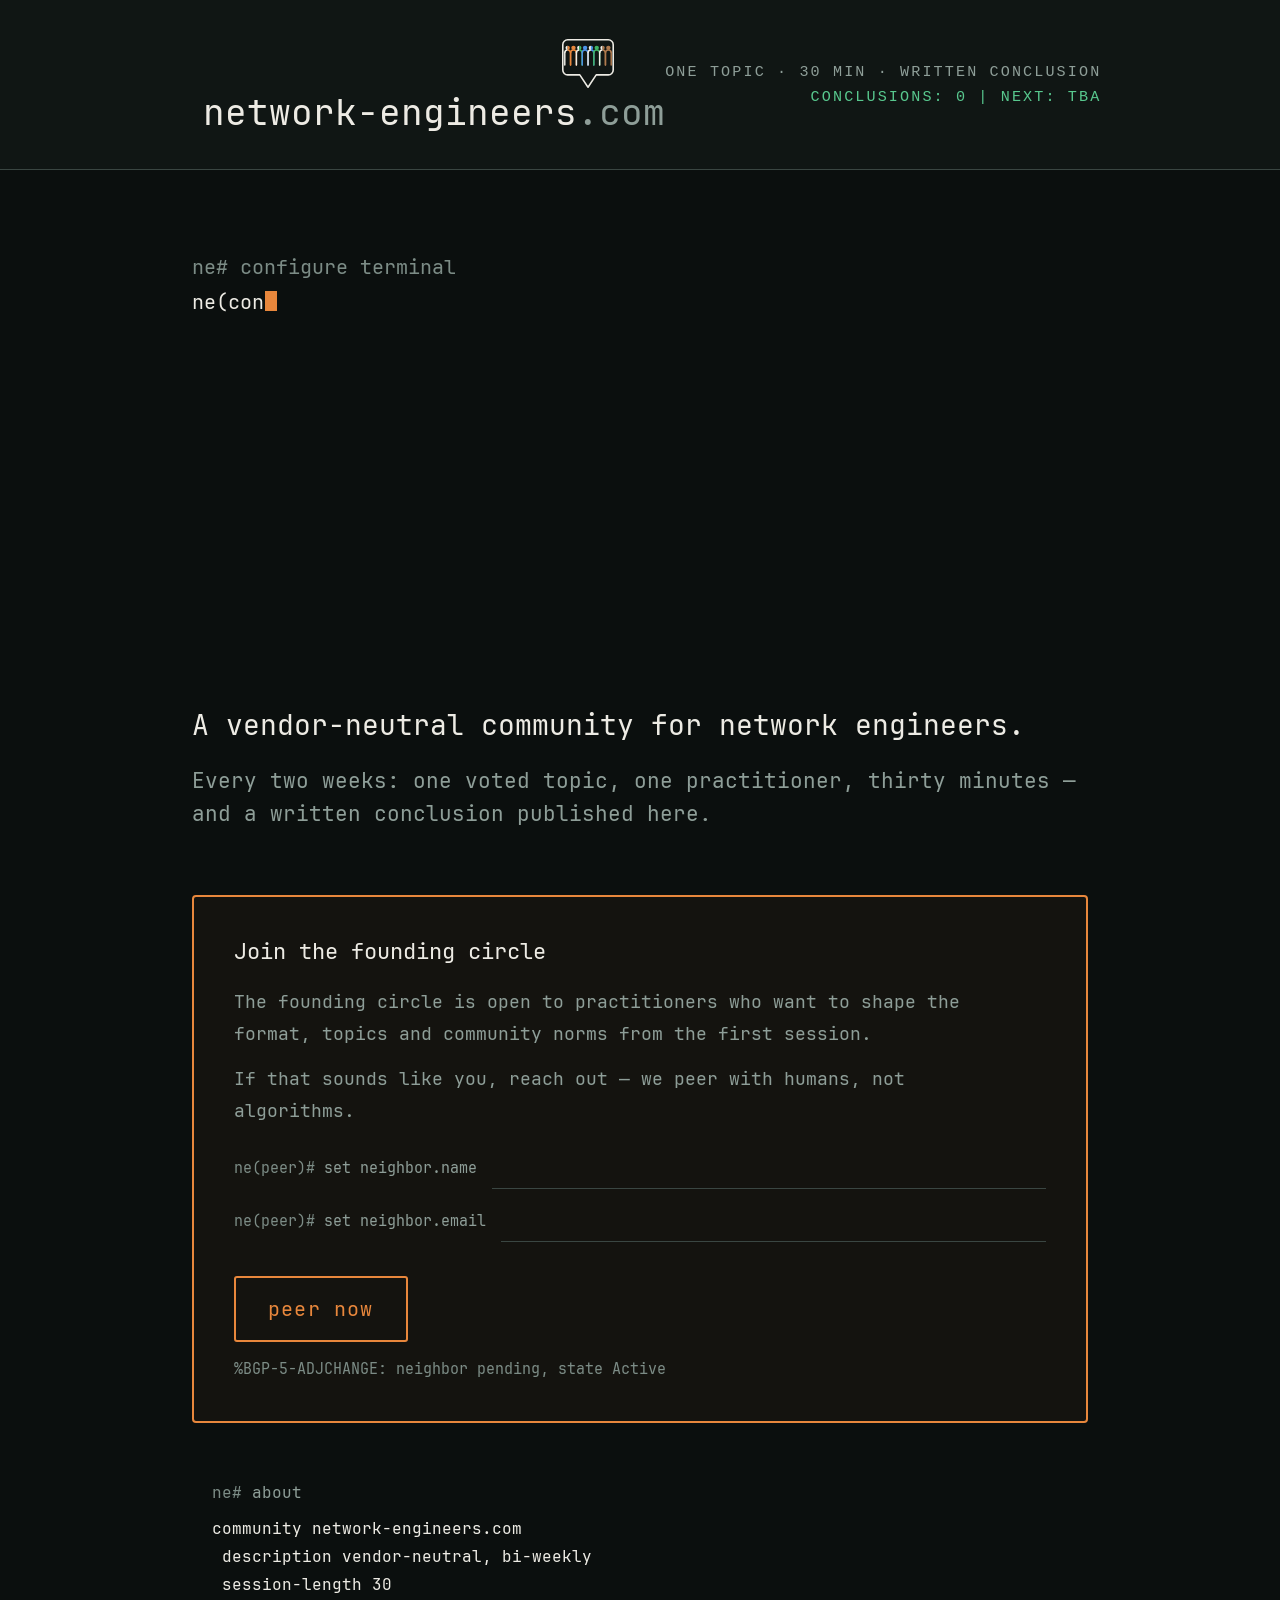
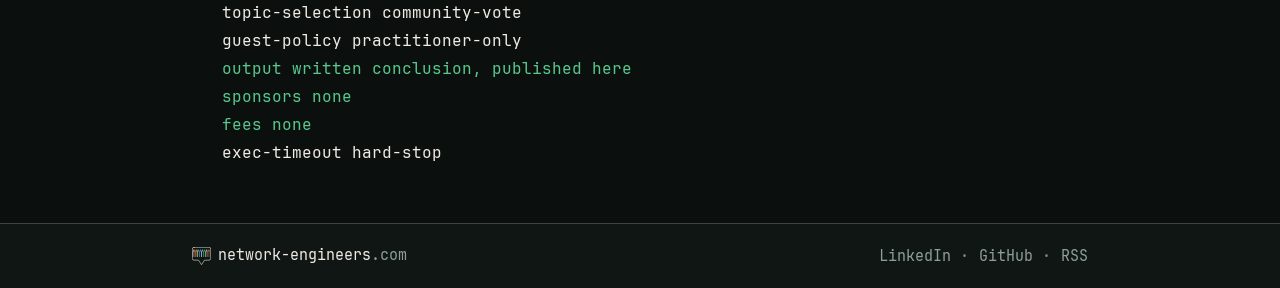
==== index.html @ ce871865 "Initial publish" ====
<!doctype html>
<html lang="en">
<head>
  <meta charset="UTF-8">
  <meta name="viewport" content="width=device-width, initial-scale=1">
  <title>network-engineers.com — one topic, 30 minutes, written conclusion</title>
  <meta name="description" content="One topic. Thirty minutes. One conclusion. A vendor-neutral community for network engineers.">
  <meta name="robots" content="index, follow">
  <meta name="theme-color" content="#0B0F0E">
  <link rel="canonical" href="https://network-engineers.com/">

  <meta property="og:type"        content="website">
  <meta property="og:url"         content="https://network-engineers.com/">
  <meta property="og:title"       content="network-engineers.com">
  <meta property="og:description" content="One topic. Thirty minutes. One conclusion. A vendor-neutral community for network engineers.">
  <meta property="og:image"       content="./assets/brand/ne-social-1200x630.png">

  <link rel="icon" href="./assets/brand/ne-bubble-favicon-512.png">
  <link rel="stylesheet" href="./style.css">
</head>

<body>

  <a href="#main-content" class="skip-link">Skip to main content</a>

  <!-- ── MASTHEAD — full-bleed background, scrolls away ───────────────────── -->
  <header id="masthead">
    <!--
      Stacked lockup: mark above wordmark, tail pointing at the period.
      Mark is horizontally centred on the "." in ".com":
        "network-engineers" = 17 chars → period centre = 17.5ch.
        Mark half-width ≈ 0.74em → margin-left: calc(17.5ch - 0.74em).
    -->
    <div class="masthead-inner">
      <a href="./" class="lockup-v" aria-label="network-engineers.com — home">
        <img src="./assets/brand/ne-bubble-dark-crop.svg"
             class="lockup-mark-v" alt="" aria-hidden="true" focusable="false">
        <span class="wm-line" aria-hidden="true">
          <span class="wm-name">network-engineers</span><span class="wm-tld">.com</span>
        </span>
      </a>

      <div class="masthead-right" aria-hidden="true">
        <p class="mh-tagline">one topic · 30 min · written conclusion</p>
        <p class="mh-status" id="mh-status">conclusions: 0 | next: tba</p>
      </div>
    </div>
  </header>

  <!-- ── MINI-BAR — full-bleed fixed, appears when masthead leaves viewport ── -->
  <div id="mini-bar" aria-hidden="true">
    <div class="page-inner mini-bar-inner">
      <span class="lockup-h mini-lockup">
        <img src="./assets/brand/ne-bubble-dark-crop.svg"
             class="lockup-mark" alt="" aria-hidden="true" focusable="false">
        <span><span class="wm-name">network-engineers</span><span class="wm-tld">.com</span></span>
      </span>
      <span class="mini-bar-status" id="mini-bar-status">conclusions: 0 | next: tba</span>
    </div>
  </div>

  <main id="main-content">
    <div class="page-inner">
      <h1 class="sr-only">network-engineers.com — a vendor-neutral community for network engineers</h1>

      <!-- ── 1. HERO ──────────────────────────────────────────────────────── -->
      <!--
        Bare terminal on --ink. No pane border or background.
        min-height reserves exactly 11 lines × line-height 1.75 at 20px
        plus top/bottom padding so there is zero layout shift as lines appear.
      -->
      <section id="home" class="hero-block" aria-labelledby="h-home">
        <h2 id="h-home" class="sr-only">Live session</h2>

        <div id="hero"
             role="img"
             aria-label="terminal session bringing interface Brain0/0 up, ending with a published conclusion"
             aria-live="off">

          <noscript>
            <div class="t-dim">ne# configure terminal</div>
            <div class="t-wh">ne(config)# interface Brain0/0</div>
            <div class="t-wh">ne(config-if)# no shutdown</div>
            <div class="t-gr">%LINK-3-UPDOWN: Brain0/0, changed state to up</div>
            <div class="t-wh">ne(config-if)# ip address topic/32</div>
            <div class="t-wh">ne(config-if)# exec-timeout 30 0</div>
            <div class="t-dim">! -- 30 minutes of discussion --</div>
            <div class="t-wh">ne(config-if)# shutdown</div>
            <div class="t-wh">ne# write memory</div>
            <div class="t-dim">Building configuration... [OK]</div>
            <div class="t-gr">%Conclusion published. See you in two weeks.</div>
          </noscript>

          <div id="t-anim" aria-hidden="true" style="display:none">
            <div id="t-lines"></div>
            <div id="t-cur-line">
              <span id="t-cur"></span><span class="cursor" aria-hidden="true"></span>
            </div>
          </div>

        </div>
      </section>

      <!-- ── 2. INTRO ─────────────────────────────────────────────────────── -->
      <!--
        Plain English — no terminal chrome. Answers "what is this" before
        asking the visitor to do anything.
      -->
      <div class="intro-block">
        <p class="intro-headline">A vendor-neutral community for network engineers.</p>
        <p class="intro-desc">Every two weeks: one voted topic, one practitioner, thirty minutes — and a written conclusion published here.</p>
      </div>

      <!-- ── 3. THE ASK — the single conversion on this page ──────────────── -->
      <section id="join" class="ask-block" aria-labelledby="h-join">
        <h2 id="h-join" class="ask-heading">Join the founding circle</h2>
        <p class="ask-desc">The founding circle is open to practitioners who want to shape the
format, topics and community norms from the first session.</p>
        <p class="ask-desc">If that sounds like you, reach out — we peer with humans, not
algorithms.</p>
        <form id="peer-form"
              action="https://formspree.io/f/mzepqpdb"
              method="POST"
              novalidate>

          <div class="peer-field">
            <label for="peer-name" class="peer-label">
              <span class="t-dim">ne(peer)#</span> set neighbor.name
            </label>
            <input type="text" id="peer-name" name="name"
                   class="peer-input"
                   autocomplete="name"
                   required
                   spellcheck="false">
          </div>

          <div class="peer-field">
            <label for="peer-email" class="peer-label">
              <span class="t-dim">ne(peer)#</span> set neighbor.email
            </label>
            <input type="email" id="peer-email" name="email"
                   class="peer-input"
                   autocomplete="email"
                   required
                   spellcheck="false">
          </div>

          <button type="submit" class="btn-peer" id="peer-btn">peer now</button>

          <span class="ask-status" id="peer-status" aria-live="polite">
            %BGP-5-ADJCHANGE: neighbor pending, state Active
          </span>
        </form>

        <div id="peer-success" hidden aria-live="polite" class="peer-success">
          <span class="t-gr">%BGP-5-ADJCHANGE: neighbor established, state Connected</span><br>
          <span class="t-dim">%BGP-6-NOTIFICATION: we'll be in touch before the first session</span>
        </div>
      </section>

      <!-- ── 4. ABOUT — reference material, secondary weight ──────────────── -->
      <section id="about" class="about-block" aria-labelledby="h-about">
        <h2 id="h-about" class="section-cmd" aria-label="About this community">
          <span class="t-dim" aria-hidden="true">ne#</span> about
        </h2>
        <pre class="config-out">
<span class="t-wh">community network-engineers.com</span>
<span class="t-wh"> description vendor-neutral, bi-weekly</span>
<span class="t-wh"> session-length 30</span>
<span class="t-wh"> topic-selection community-vote</span>
<span class="t-wh"> guest-policy practitioner-only</span>
<span class="t-gr"> output written conclusion, published here</span>
<span class="t-gr"> sponsors none</span>
<span class="t-gr"> fees none</span>
<span class="t-wh"> exec-timeout hard-stop</span></pre>
      </section>

      <!-- phase 2 — conclusions list goes here once episodes have shipped -->

    </div><!-- /page-inner -->
  </main>

  <!-- ── FOOTER — minimal, full-bleed ────────────────────────────────────── -->
  <footer class="site-footer">
    <div class="page-inner footer-inner">
      <span class="lockup-h footer-lockup" aria-hidden="true">
        <img src="./assets/brand/ne-bubble-dark-crop.svg"
             class="lockup-mark" alt="" aria-hidden="true" focusable="false">
        <span><span class="wm-name">network-engineers</span><span class="wm-tld">.com</span></span>
      </span>
      <nav class="footer-links" aria-label="External links">
        <a href="https://linkedin.com/company/REPLACE-ME" id="ft-linkedin" target="_blank" rel="noopener noreferrer">LinkedIn</a>
        <span aria-hidden="true">·</span>
        <a href="https://github.com/nimentus" id="ft-github" target="_blank" rel="noopener noreferrer">GitHub</a>
        <span aria-hidden="true">·</span>
        <a href="/feed.xml" id="ft-rss">RSS</a>
      </nav>
    </div>
  </footer>

  <!-- ── BOTTOM NAV — mobile only (hidden at ≥900px via CSS) ─────────────── -->
  <nav id="bottom-bar" aria-label="Page sections">
    <a href="#home" aria-label="home">
      <span class="key-label" aria-hidden="true">[1]</span>
      <span aria-hidden="true">home</span>
    </a>
    <a href="#join" class="nav-join" aria-label="join">
      <span class="key-label" aria-hidden="true">[2]</span>
      <span aria-hidden="true">join</span>
    </a>
    <a href="#about" aria-label="about">
      <span class="key-label" aria-hidden="true">[3]</span>
      <span aria-hidden="true">about</span>
    </a>
  </nav>

  <script src="./main.js"></script>

</body>
</html>
---- style.css ----
/* ──────────────────────────────────────────────────────────────────────────
   network-engineers.com — style.css
   Single-column landing page. Always dark. Self-hosted fonts.
   ────────────────────────────────────────────────────────────────────────── */

/* ── Self-hosted fonts ──────────────────────────────────────────────────── */
@font-face {
  font-family: 'JetBrains Mono';
  src: url('./assets/fonts/JetBrainsMono-Regular.woff2') format('woff2');
  font-weight: 400; font-style: normal; font-display: swap;
}
@font-face {
  font-family: 'JetBrains Mono';
  src: url('./assets/fonts/JetBrainsMono-Medium.woff2') format('woff2');
  font-weight: 500; font-style: normal; font-display: swap;
}
@font-face {
  font-family: 'IBM Plex Mono';
  src: url('./assets/fonts/IBMPlexMono-Regular.woff2') format('woff2');
  font-weight: 400; font-style: normal; font-display: swap;
}

/* ── Palette ────────────────────────────────────────────────────────────── */
:root {
  --ink:      #0B0F0E;
  --panel:    #101614;
  --paper:    #EDEBE4;   /* 14.6:1 on --ink */
  --dim:      #7C8C86;   /* 5.2:1 on --panel — terminal prompts */
  --chrome:   #8E9E98;   /* 6.5:1 on --panel — UI chrome */
  --rule:     #3A4642;
  --phosphor: #58C88E;   /* 8.0:1 on --panel */

  --t1: #E8873C;  --t2: #E8873C;
  --t3: #3FB463;  --t4: #4E93E8;
  --t5: #4E93E8;  --t6: #3FB463;
  --t7: #B07A4E;  --t8: #B07A4E;

  --jetbrains: 'JetBrains Mono', 'Courier New', monospace;
  --ibm-plex:  'IBM Plex Mono',  'Courier New', monospace;

  --mini-bar-h: 48px;
  --bot-h:      56px;
  --col-w:      960px;
}

*, *::before, *::after { box-sizing: border-box; margin: 0; padding: 0; }

html {
  background:         var(--ink);
  color-scheme:       dark;
  scroll-behavior:    smooth;
  scroll-padding-top: calc(var(--mini-bar-h) + 8px);
  -webkit-text-size-adjust: 100%;
}

@media (prefers-reduced-motion: reduce) {
  html { scroll-behavior: auto; }
}

body {
  background:    var(--ink);
  color:         var(--paper);
  font-family:   var(--jetbrains);
  font-size:     16px;
  line-height:   1.75;
  -webkit-font-smoothing:  antialiased;
  -moz-osx-font-smoothing: grayscale;
}

/* ── Content column ─────────────────────────────────────────────────────── */
/*
 * Constrains content to --col-w (960px) while letting the parent background
 * span the full viewport. Used inside masthead, mini-bar, main, and footer.
 */
.page-inner {
  max-width:      var(--col-w);
  margin-inline:  auto;
  padding-inline: 2rem;
}

/* ── Skip link ──────────────────────────────────────────────────────────── */
.skip-link {
  position:        absolute;
  top:             -10rem;
  left:            1rem;
  padding:         0.4rem 0.875rem;
  background:      var(--t1);
  color:           var(--ink);
  font-family:     var(--jetbrains);
  font-size:       0.875rem;
  border-radius:   0 0 4px 4px;
  z-index:         200;
  text-decoration: none;
}
.skip-link:focus { top: 0; }

/* ── Colour utilities ────────────────────────────────────────────────────── */
.t-dim { color: var(--dim); }
.t-wh  { color: var(--paper); }
.t-gr  { color: var(--phosphor); }
.t-ch  { color: var(--chrome); }

.sr-only {
  position: absolute; width: 1px; height: 1px;
  padding: 0; margin: -1px; overflow: hidden;
  clip: rect(0,0,0,0); white-space: nowrap; border: 0;
}

/* ── Global links ───────────────────────────────────────────────────────── */
a { color: var(--t1); text-decoration: underline; text-underline-offset: 3px; }
a:hover         { text-decoration: none; }
a:focus-visible { outline: 2px solid var(--t1); outline-offset: 3px; border-radius: 2px; }

/* ── MASTHEAD — full-bleed background, constrained content ──────────────── */
/*
 * --wm is the single token that drives every masthead dimension.
 * At the 36px ceiling: bar ≈ 170px, wordmark 36px, mark ≈ 49px.
 * At the 18px floor (≤562px viewport): bar 96px, wordmark 18px, mark ≈ 24px.
 */
#masthead {
  --wm:          clamp(18px, 3.2vw, 36px);
  font-size:     var(--wm);        /* establishes em reference for all children */
  background:    var(--panel);
  border-bottom: 1px solid var(--rule);
}

.masthead-inner {
  max-width:       var(--col-w);
  margin-inline:   auto;
  padding-inline:  max(24px, 1.2em);
  display:         flex;
  align-items:     center;
  justify-content: space-between;
  height:          max(96px, 4.7em);
}

/* ── Stacked lockup (masthead only) ────────────────────────────────────── */
/*
 * Wordmark: var(--wm) = clamp(18px, 3.2vw, 36px).
 * Cap-height: 0.705em of --wm.
 * Mark: 1.92 × cap = 1.354em. Gap: 0.24 × cap = 0.169em.
 * Mark horizontal centre on the "." in ".com":
 *   "network-engineers" = 17 chars → period centre = 17.5ch.
 *   Mark width = 1.354em × (17.12÷15.92) = 1.456em → half ≈ 0.73em.
 *   margin-left: calc(17.5ch - 0.73em).
 *   viewBox x 3.44–20.56, y 4.44–20.36 (24×24 source, cropped to visible).
 */
.lockup-v {
  display:         flex;
  flex-direction:  column;
  align-items:     flex-start;
  gap:             0.169em;          /* 0.24 × 0.705em cap */
  text-decoration: none;
  font-family:     var(--jetbrains);
  font-size:       var(--wm);
  line-height:     1;
  flex-shrink:     0;
}

.lockup-mark-v {
  height:      1.354em;               /* 1.92 × 0.705em cap */
  width:       auto;
  display:     block;
  margin-left: calc(17.5ch - 0.73em); /* period centre − mark half-width */
}

.lockup-v:focus-visible {
  outline: 2px solid var(--t1);
  outline-offset: 4px;
  border-radius:  2px;
}

.wm-line { letter-spacing: 0; }

/* ── Masthead right ─────────────────────────────────────────────────────── */
.masthead-right {
  text-align:  right;
  flex-shrink: 0;
  line-height: 1.6;
}

.mh-tagline {
  font-family:    var(--ibm-plex);
  font-size:      max(12px, 0.42em);  /* 0.42 × --wm, min 12px */
  color:          var(--chrome);
  text-transform: uppercase;
  letter-spacing: 0.14em;
}

.mh-status {
  font-family:    var(--ibm-plex);
  font-size:      max(12px, 0.42em);
  color:          var(--phosphor);
  text-transform: uppercase;
  letter-spacing: 0.14em;
  white-space:    nowrap;
}

@media (max-width: 599px) {
  /* height, padding, and font-size all derived from --wm clamp — no overrides needed */
  .masthead-right { display: none; }
}

/* ── MINI-BAR — full-bleed fixed, appears when masthead scrolls away ─────── */
#mini-bar {
  position:      fixed;
  top: 0; left: 0; right: 0;
  height:        var(--mini-bar-h);
  background:    var(--panel);
  border-bottom: 1px solid var(--rule);
  z-index:       100;
  transform:     translateY(-100%);
  transition:    transform 160ms ease-out;
}

#mini-bar.visible { transform: translateY(0); }

@media (prefers-reduced-motion: reduce) {
  #mini-bar { transition: none; }
}

.mini-bar-inner {
  display:         flex;
  align-items:     center;
  justify-content: space-between;
  height:          100%;
}

/* ── Horizontal lockup ──────────────────────────────────────────────────── */
/*
 * Base: 22px. Cap ≈ 15.8px. Mark = 1.62 × cap = 1.1664em. Gap = 0.45em.
 * Overrides: .mini-lockup → 16px, .footer-lockup → 15px.
 */
.lockup-h {
  display:         inline-flex;
  align-items:     center;
  gap:             0.45em;
  text-decoration: none;
  font-family:     var(--jetbrains);
  font-size:       22px;
  line-height:     1;
  white-space:     nowrap;
  flex-shrink:     0;
}

.lockup-mark {
  height:      1.1664em;   /* 1.62 × cap — scales with font-size */
  width:       auto;
  display:     block;
  flex-shrink: 0;
}

.wm-name { color: var(--paper); }
.wm-tld  { color: var(--chrome); }

.lockup-h:focus-visible { outline: 2px solid var(--t1); outline-offset: 3px; border-radius: 2px; }

.mini-lockup   { font-size: 16px; }
.footer-lockup { font-size: 15px; }

.mini-bar-status {
  font-family:    var(--ibm-plex);
  font-size:      12px;
  text-transform: uppercase;
  letter-spacing: 0.14em;
  color:          var(--chrome);
  white-space:    nowrap;
}

@media (max-width: 480px) {
  .mini-bar-status { display: none; }
}

/* ── PANES — kept for phase 2 ────────────────────────────────────────────── */
.pane {
  position:      relative;
  background:    var(--panel);
  border:        1px solid var(--rule);
  border-radius: 4px;
  padding:       1.75rem 1.5rem 1.5rem;
}

.pane-title {
  position:    absolute;
  top:         -0.6em;
  left:        1em;
  background:  var(--ink);
  padding:     0 0.5em;
  color:       var(--chrome);
  font-family: var(--jetbrains);
  font-size:   max(12px, 0.8em);
  line-height: 1;
}

/* ── Blinking cursor ────────────────────────────────────────────────────── */
.cursor {
  display:        inline-block;
  width:          0.58em;
  height:         1em;
  background:     var(--t1);
  vertical-align: -0.1em;
  margin-left:    1px;
  animation:      blink 1.1s step-end infinite;
}

@keyframes blink {
  0%, 100% { opacity: 1; }
  50%       { opacity: 0; }
}

@media (prefers-reduced-motion: reduce) {
  .cursor { animation: none; }
}

/* ── Section command headings ───────────────────────────────────────────── */
.section-cmd {
  font-size:     inherit;
  font-weight:   400;
  line-height:   inherit;
  color:         var(--paper);
  margin-bottom: 0.5rem;
}

/* ── Config output ──────────────────────────────────────────────────────── */
.config-out {
  font-family: inherit;
  font-size:   inherit;
  line-height: inherit;
  white-space: pre;
  overflow-x:  auto;
  max-width:   100%;
  margin-top:  0;
}

/* ── HERO — bare terminal on --ink ─────────────────────────────────────── */
/*
 * No border, no pane background. Terminal sits directly on page background.
 * min-height: 11 lines × line-height 1.75 at 20px + top/bottom padding.
 * box-sizing: border-box, so padding is inside min-height. Zero CLS. No vh.
 */
.hero-block {
  font-size:      20px;
  line-height:    1.75;
  padding-top:    80px;
  padding-bottom: 72px;
  min-height:     calc(11 * 1.75em + 80px + 72px);
}

/* ── INTRO ──────────────────────────────────────────────────────────────── */
/*
 * Plain English — no terminal chrome. Answers "what is this" before the ask.
 */
.intro-block {
  margin-bottom: 64px;
}

.intro-headline {
  font-family: var(--jetbrains);
  font-size:   28px;
  line-height: 1.3;
  color:       var(--paper);
}

.intro-desc {
  font-family: var(--jetbrains);
  font-size:   21px;
  line-height: 1.6;
  color:       var(--chrome);
  max-width:   68ch;
  margin-top:  20px;
}

/* ── THE ASK — founding-circle CTA ─────────────────────────────────────── */
/*
 * 2px --t1 border. Background: orange at ~4% over --ink so it reads warm.
 * The only orange on the page outside the sticky bar's active state.
 */
.ask-block {
  border:        2px solid var(--t1);
  border-radius: 4px;
  background:    rgba(232, 135, 60, 0.04);
  padding:       40px;
  margin-bottom: 0;
}

.ask-heading {
  font-family:   var(--jetbrains);
  font-size:     22px;
  font-weight:   400;
  line-height:   1.35;
  color:         var(--paper);
  margin-bottom: 1.25rem;
}

.ask-desc {
  font-family:   var(--jetbrains);
  font-size:     18px;
  line-height:   1.75;
  color:         var(--chrome);
  max-width:     70ch;
  margin-bottom: 0.875rem;
}

.ask-status {
  display:     block;
  margin-top:  1rem;
  font-size:   15px;
  color:       var(--dim);
  line-height: 1.5;
}

/* ── Peer button ────────────────────────────────────────────────────────── */
.btn-peer {
  display:             inline-flex;
  align-items:         center;
  background:          transparent;
  border:              2px solid var(--t1);
  border-radius:       3px;
  color:               var(--t1);
  cursor:              pointer;
  font-family:         var(--jetbrains);
  font-size:           20px;
  letter-spacing:      0.06em;
  padding:             18px 32px;
  margin-top:          1.25rem;
  min-height:          44px;
  text-decoration:     none;
  -webkit-appearance:  none;
  appearance:          none;
  transition:          background 120ms, color 120ms;
}
.btn-peer:hover            { background: var(--t1); color: var(--ink); text-decoration: none; }
.btn-peer:focus-visible    { outline: 2px solid var(--t1); outline-offset: 3px; }
.btn-peer:disabled         { opacity: 0.45; cursor: default; }
.btn-peer:disabled:hover   { background: transparent; color: var(--t1); }

/* ── PEER FORM ──────────────────────────────────────────────────────────── */
#peer-form { margin-top: 1.5rem; }

.peer-field {
  display:        flex;
  flex-direction: column;
  gap:            0.2rem;
  margin-bottom:  1.25rem;
}

.peer-label {
  font-family: var(--jetbrains);
  font-size:   15px;
  line-height: 1.5;
  color:       var(--chrome);
  cursor:      text;
}

.peer-input {
  background:         transparent;
  border:             none;
  border-bottom:      1px solid var(--rule);
  border-radius:      0;
  color:              var(--paper);
  font-family:        var(--jetbrains);
  font-size:          16px;
  line-height:        1.5;
  padding:            6px 0 8px;
  width:              100%;
  outline:            none;
  -webkit-appearance: none;
  transition:         border-color 120ms;
}

.peer-input:focus        { border-bottom-color: var(--t1); }
.peer-input::placeholder { color: var(--rule); }

@media (min-width: 600px) {
  .peer-field {
    flex-direction: row;
    align-items:    baseline;
    gap:            1.5ch;
    margin-bottom:  0.875rem;
  }
  .peer-label { white-space: nowrap; flex-shrink: 0; }
  .peer-input { flex: 1; min-width: 0; }
}

.peer-success {
  font-family: var(--jetbrains);
  font-size:   16px;
  line-height: 2;
  margin-top:  1.25rem;
}

/* ── ABOUT — compact secondary ──────────────────────────────────────────── */
/*
 * No border, no background. Reference material; config block says exactly
 * what in IOS syntax while the intro above says why in plain English.
 */
.about-block {
  font-size:     16px;
  line-height:   1.75;
  color:         var(--chrome);
  margin-top:    56px;
  margin-bottom: 56px;
  padding-left:  2ch;
}

.about-block .section-cmd {
  font-size:     16px;
  color:         var(--chrome);
  margin-bottom: 0.5rem;
}

/* ── phase 2 — conclusions list goes here once episodes have shipped ─────── */
/*
 * When conclusions exist, insert a <section id="conclusions"> before the
 * footer and uncomment the archive CSS block below.
 */

/* ── Conclusions archive — phase 2, reinstate when there are conclusions ──
.archive-list { margin-top: 0.25rem; }

.archive-entry {
  display:               grid;
  grid-template-columns: 6ch auto 1fr;
  gap:                   0 1.5ch;
  align-items:           baseline;
  padding:               0.3em 0.75rem;
  border-left:           4px solid;
  margin-bottom:         0.5em;
}

.ep-1 { border-color: var(--t1); } .ep-1 .ae-ep { color: var(--t1); }
.ep-2 { border-color: var(--t2); } .ep-2 .ae-ep { color: var(--t2); }
.ep-3 { border-color: var(--t3); } .ep-3 .ae-ep { color: var(--t3); }
.ep-4 { border-color: var(--t4); } .ep-4 .ae-ep { color: var(--t4); }
.ep-5 { border-color: var(--t5); } .ep-5 .ae-ep { color: var(--t5); }
.ep-6 { border-color: var(--t6); } .ep-6 .ae-ep { color: var(--t6); }
.ep-7 { border-color: var(--t7); } .ep-7 .ae-ep { color: var(--t7); }
.ep-8 { border-color: var(--t8); } .ep-8 .ae-ep { color: var(--t8); }

.ae-ep    { font-size: max(12px, 0.8em); }
.ae-date  { color: var(--chrome); white-space: nowrap; }
.ae-title { color: var(--paper); text-decoration: none; }
.ae-title:hover         { color: var(--t1); text-decoration: underline; text-underline-offset: 3px; }
.ae-title:focus-visible { outline: 2px solid var(--t1); outline-offset: 2px; border-radius: 2px; }

.archive-empty { color: var(--chrome); margin-top: 0.5rem; }
── end phase 2 ── */

/* ── FOOTER — minimal, full-bleed ──────────────────────────────────────── */
.site-footer {
  background:  var(--panel);
  border-top:  1px solid var(--rule);
}

.footer-inner {
  display:         flex;
  align-items:     center;
  justify-content: space-between;
  height:          64px;
}

.footer-links {
  display:     flex;
  align-items: center;
  gap:         0.6rem;
  font-size:   15px;
}

.footer-links a {
  color:           var(--chrome);
  text-decoration: none;
}
.footer-links a:hover         { color: var(--t1); }
.footer-links a:focus-visible { outline: 2px solid var(--t1); outline-offset: 2px; border-radius: 2px; }

.footer-links span { color: var(--dim); }

/* ── phase 2 — dashboard layout, reinstate when there are conclusions to list ──

.grid-col {
  display:        flex;
  flex-direction: column;
  gap:            1.5rem;
  margin-bottom:  1.5rem;
}
.grid-col:last-child { margin-bottom: 0; }
.grid-col > .pane    { margin-bottom: 0; }

@media (min-width: 1200px) {
  main {
    display:               grid;
    grid-template-columns: 58fr 42fr;
    gap:                   20px;
  }

  .grid-col { gap: 20px; margin-bottom: 0; }

  .grid-col:last-child #conclusions { order: 1; }
  .grid-col:last-child #join        { order: 2; }
  .grid-col:last-child #about       { order: 3; flex-grow: 1; }
}

── end phase 2 ── */

/* ── BOTTOM NAV — mobile only ───────────────────────────────────────────── */
@media (min-width: 900px) {
  #bottom-bar { display: none; }
}

@media (max-width: 899px) {
  body { padding-bottom: calc(var(--bot-h) + 2.5rem); }

  #bottom-bar {
    position:        fixed;
    bottom:          0; left: 0; right: 0;
    height:          var(--bot-h);
    display:         flex;
    align-items:     stretch;
    gap:             2.5em;
    padding-inline:  max(1rem, env(safe-area-inset-left, 1rem));
    background:      var(--panel);
    border-top:      1px solid var(--rule);
    font-family:     var(--ibm-plex);
    font-size:       14px;
    text-transform:  uppercase;
    letter-spacing:  0.14em;
    line-height:     1;
    z-index:         100;
    overflow-x:      auto;
    overflow-y:      hidden;
    -webkit-overflow-scrolling: touch;
    scrollbar-width: none;
  }
  #bottom-bar::-webkit-scrollbar { display: none; }

  #bottom-bar a {
    color:           var(--chrome);
    text-decoration: none;
    white-space:     nowrap;
    display:         flex;
    align-items:     center;
    gap:             0.3em;
    border-top:      2px solid transparent;
    flex-shrink:     0;
  }

  #bottom-bar a:hover                { color: var(--paper); }
  #bottom-bar a[aria-current="true"] { color: var(--paper); border-top-color: var(--phosphor); }
  #bottom-bar a:focus-visible        { outline: 2px solid var(--t1); outline-offset: 2px; border-radius: 2px; }

  .nav-join                      { color: var(--t1) !important; font-weight: 500; }
  .nav-join:hover                { color: var(--paper) !important; }
  .nav-join[aria-current="true"] { color: var(--t1) !important; }

  .key-label { color: #5A6864; letter-spacing: 0; }
}

/* ── MOBILE OVERRIDES ───────────────────────────────────────────────────── */
@media (max-width: 899px) {
  .page-inner { padding-inline: 1.5rem; }

  .hero-block {
    font-size:      16px;
    padding-top:    48px;
    padding-bottom: 48px;
    min-height:     calc(11 * 1.75em + 48px + 48px);
  }

  .intro-headline { font-size: 22px; }
  .intro-desc     { font-size: 16px; margin-top: 16px; }
  .intro-block    { margin-bottom: 48px; }

  .ask-block { padding: 24px; }

  .footer-inner { height: auto; padding-block: 1.25rem; gap: 1rem; flex-wrap: wrap; }
}

/* ── 404 page ───────────────────────────────────────────────────────────── */
.body-center {
  display:         flex;
  flex-direction:  column;
  align-items:     center;
  justify-content: center;
  min-height:      100dvh;
  max-width:       none;
  padding:         2rem 1.5rem;
}
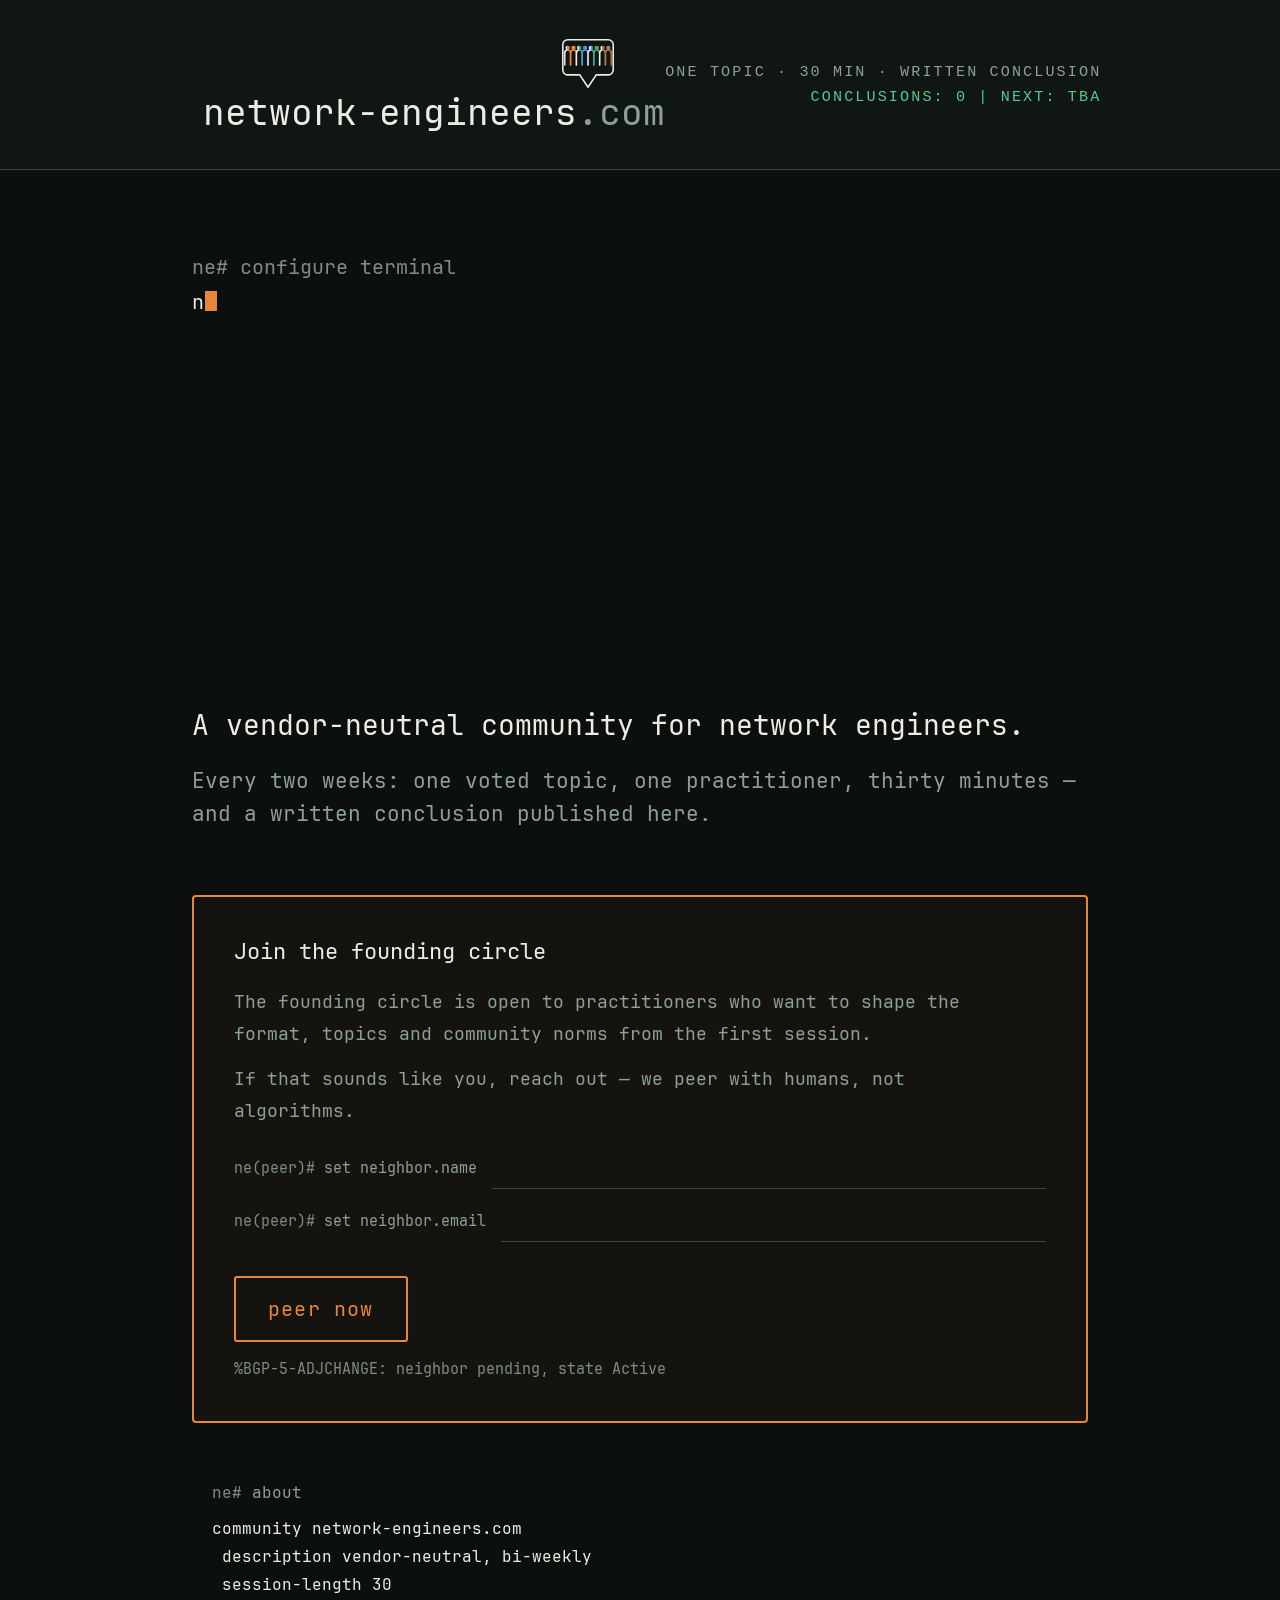
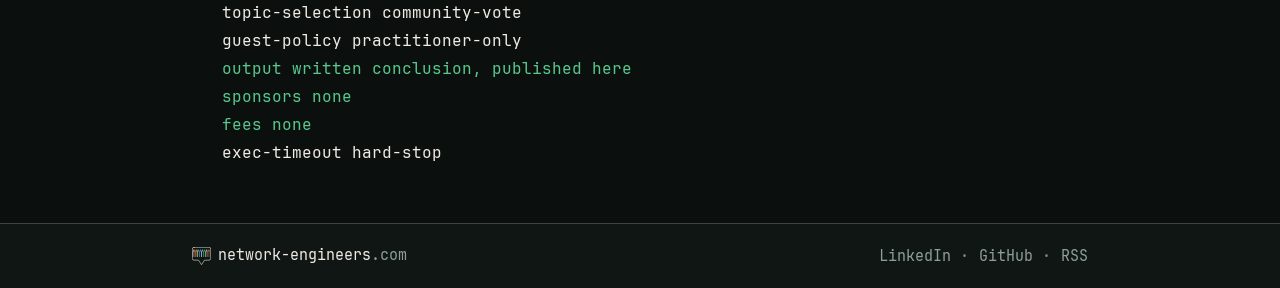
==== commit 9ff793df: "fix Linkedin page" ====
--- a/index.html
+++ b/index.html
@@ -189,7 +189,7 @@
         <span><span class="wm-name">network-engineers</span><span class="wm-tld">.com</span></span>
       </span>
       <nav class="footer-links" aria-label="External links">
-        <a href="https://linkedin.com/company/REPLACE-ME" id="ft-linkedin" target="_blank" rel="noopener noreferrer">LinkedIn</a>
+        <a href="https://www.linkedin.com/company/network-engineers-com/" id="ft-linkedin" target="_blank" rel="noopener noreferrer">LinkedIn</a>
         <span aria-hidden="true">·</span>
         <a href="https://github.com/nimentus" id="ft-github" target="_blank" rel="noopener noreferrer">GitHub</a>
         <span aria-hidden="true">·</span>
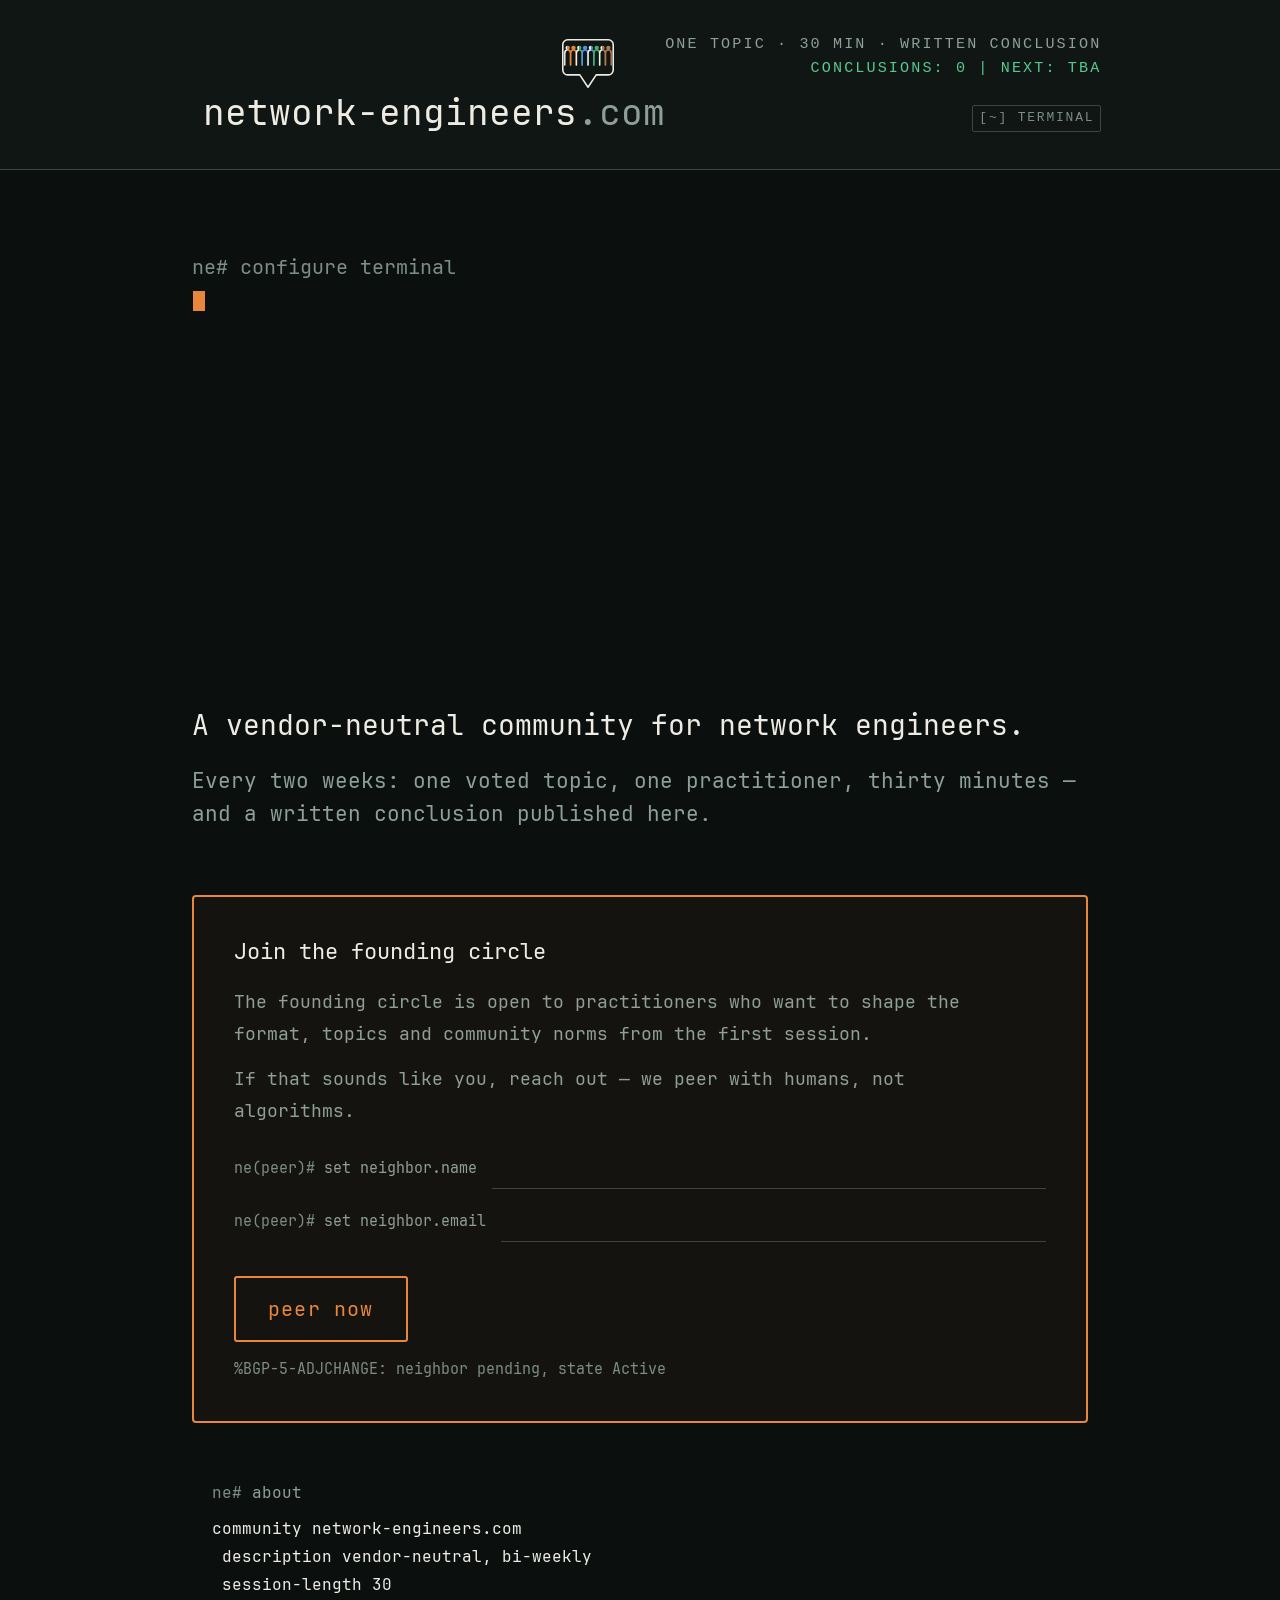
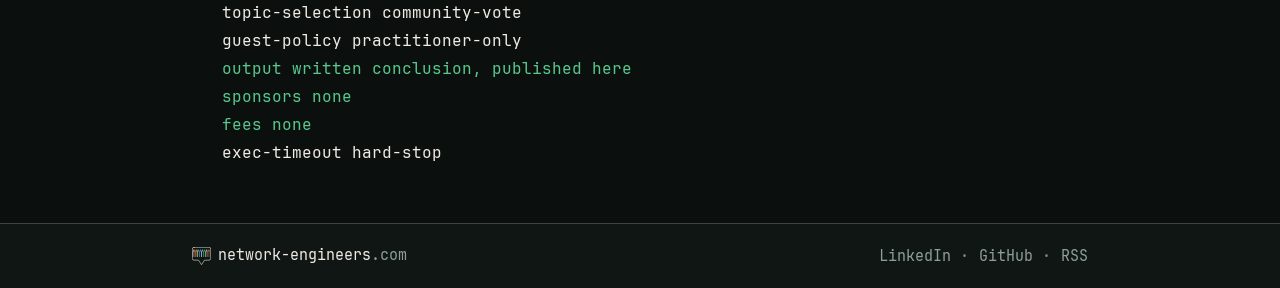
==== commit bdaa8ff2: "adding cli support" ====
--- a/index.html
+++ b/index.html
@@ -40,9 +40,10 @@
         </span>
       </a>
 
-      <div class="masthead-right" aria-hidden="true">
-        <p class="mh-tagline">one topic · 30 min · written conclusion</p>
-        <p class="mh-status" id="mh-status">conclusions: 0 | next: tba</p>
+      <div class="masthead-right">
+        <p class="mh-tagline" aria-hidden="true">one topic · 30 min · written conclusion</p>
+        <p class="mh-status" aria-hidden="true" id="mh-status">conclusions: 0 | next: tba</p>
+        <a href="./cli.html" class="mh-cli-link">[~] terminal</a>
       </div>
     </div>
   </header>
--- a/style.css
+++ b/style.css
@@ -99,6 +99,7 @@
 .t-wh  { color: var(--paper); }
 .t-gr  { color: var(--phosphor); }
 .t-ch  { color: var(--chrome); }
+.t-t1  { color: var(--t1); }
 
 .sr-only {
   position: absolute; width: 1px; height: 1px;
@@ -195,6 +196,22 @@
   letter-spacing: 0.14em;
   white-space:    nowrap;
 }
+
+.mh-cli-link {
+  display:         inline-block;
+  font-family:     var(--ibm-plex);
+  font-size:       max(11px, 0.36em);
+  color:           var(--dim);
+  text-decoration: none;
+  letter-spacing:  0.14em;
+  text-transform:  uppercase;
+  border:          1px solid var(--rule);
+  padding:         2px 6px;
+  border-radius:   2px;
+  margin-top:      0.3em;
+}
+.mh-cli-link:hover        { color: var(--phosphor); border-color: var(--phosphor); }
+.mh-cli-link:focus-visible { outline: 2px solid var(--t1); outline-offset: 3px; border-radius: 2px; }
 
 @media (max-width: 599px) {
   /* height, padding, and font-size all derived from --wm clamp — no overrides needed */
